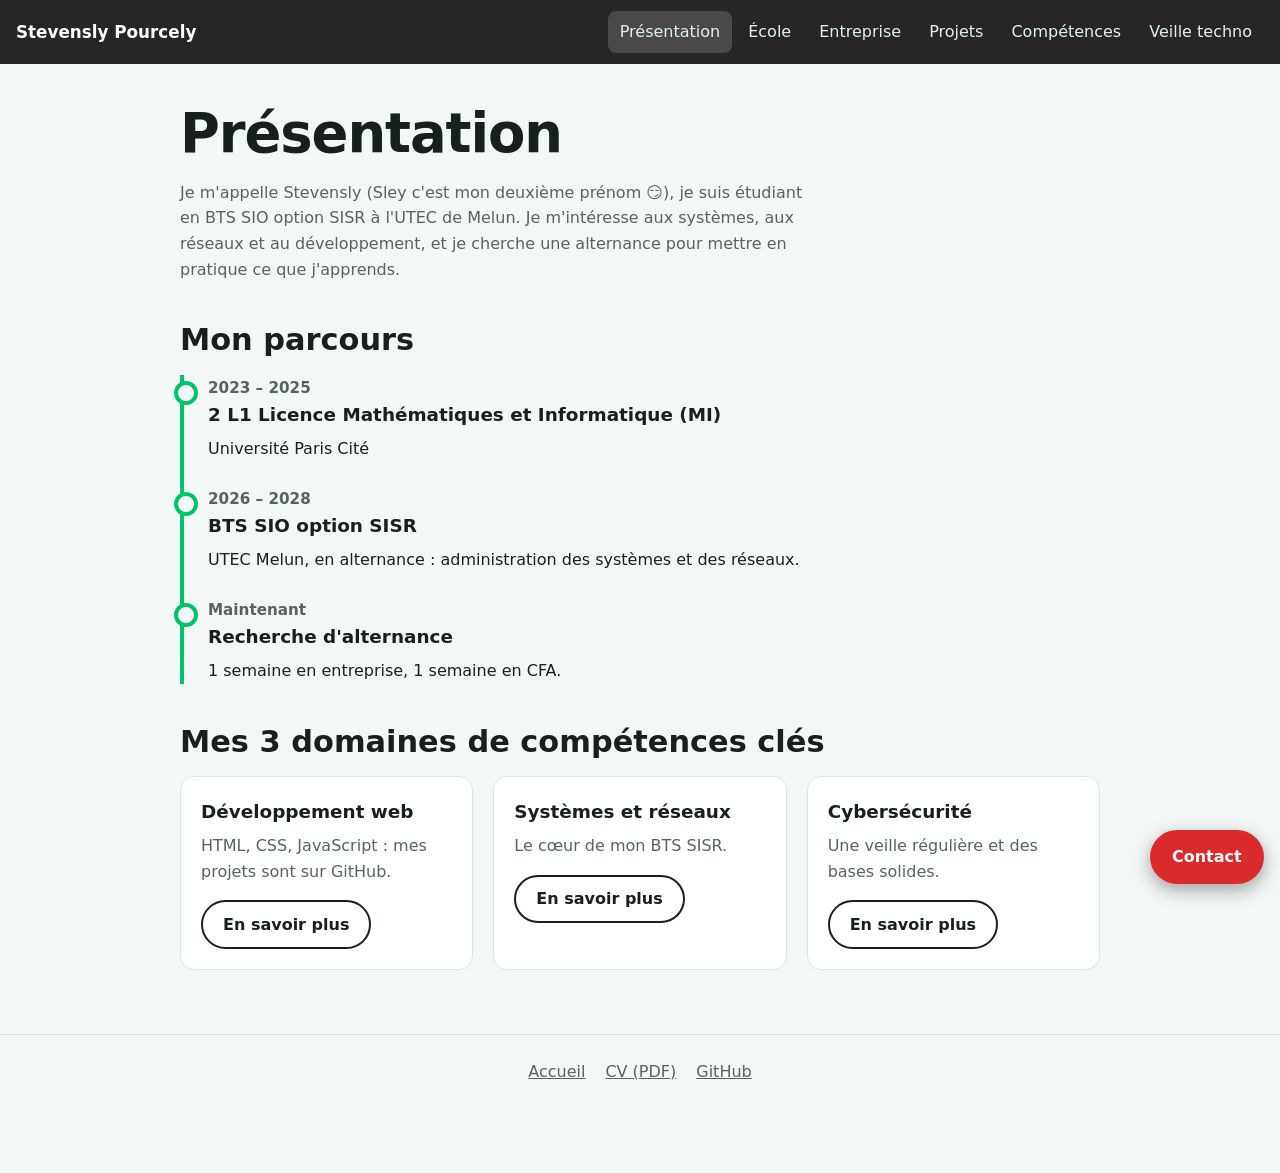
==== moi.html @ 64d4c229 "Add files via upload Mon portfolio" ====
<!DOCTYPE html>
<html lang="fr">
<head>
    <meta charset="UTF-8">
    <meta name="viewport" content="width=device-width, initial-scale=1">
    <meta name="description" content="Portfolio de Stevensly Pourcely, étudiant en BTS SIO option SISR, en recherche d'alternance en Île-de-France.">
    <title>Présentation – Stevensly Pourcely</title>
    <link rel="stylesheet" href="home.css">
    <script src="script.js" defer></script>
</head>

<body>
    <a class="skip" href="#main">Aller au contenu</a>
    <header>
        <nav id="navbar" aria-label="Navigation principale">
            <a class="brand" href="index.html">Stevensly Pourcely</a>
            <button id="burger" aria-expanded="false" aria-controls="menu" aria-label="Ouvrir le menu">☰</button>
            <div id="menu">
                <a href="moi.html" aria-current="page">Présentation</a>
                <a href="ecole.html">École</a>
                <a href="entreprise.html">Entreprise</a>
                <a href="projets.html">Projets</a>
                <a href="skills.html">Compétences</a>
                <a href="VT.html">Veille techno</a>
            </div>
        </nav>
    </header>

    <main id="main">
        <h1>Présentation</h1>

        <section id="descrpition">
            <p class="lead">Je m'appelle Stevensly (Sley c'est mon deuxième prénom 😏), je suis étudiant en BTS SIO option SISR à l'UTEC de Melun. Je m'intéresse aux systèmes, aux réseaux et au développement, et je cherche une alternance pour mettre en pratique ce que j'apprends.</p>
        </section>

        <section id="timeline">
            <h2>Mon parcours</h2>
            <ol class="timeline">
                <li><time>2023 – 2025</time><h3>2 L1 Licence Mathématiques et Informatique (MI)</h3><p>Université Paris Cité </p></li>
                <li><time>2026 – 2028</time><h3>BTS SIO option SISR</h3><p>UTEC Melun, en alternance : administration des systèmes et des réseaux.</p></li>
                <li><time>Maintenant</time><h3>Recherche d'alternance</h3><p>1 semaine en entreprise, 1 semaine en CFA.</p></li>
            </ol>
        </section>

        <section id="competence">
            <h2>Mes 3 domaines de compétences clés</h2>
            <div class="grid">
            <div class="panel"><h3>Développement web</h3><p>HTML, CSS, JavaScript : mes projets sont sur GitHub.</p><a class="btn" href="skills.html#dev">En savoir plus</a></div>
            <div class="panel"><h3>Systèmes et réseaux</h3><p>Le cœur de mon BTS SISR.</p><a class="btn" href="skills.html#sys">En savoir plus</a></div>
            <div class="panel"><h3>Cybersécurité</h3><p>Une veille régulière et des bases solides.</p><a class="btn" href="skills.html#cyber">En savoir plus</a></div>
            </div>
        </section>
    </main>

    <a class="fab" href="mailto:steve.pourcely@gmail.com">Contact</a>
    <footer>
        <a href="index.html">Accueil</a>
        <a href="cv/CV_Pourcely_tech-systemes-reseaux.pdf" download>CV (PDF)</a>
        <a href="https://github.com/sleyels" target="_blank" rel="noopener">GitHub</a>
    </footer>
</body>
</html>
---- home.css ----
:root {
    --blue: #00748f;
    --green: #00c46a;
    --red: #d92b2b;
    --dark: #262626;
    --bg: #f4f7f7;
    --text: #18201f;
    --muted: #566362;
    --card: #fff;
    --line: #dde5e4;
    --link: #00748f;
    --r: 14px;
}

@media (prefers-color-scheme: dark) {
    :root {
        --bg: #111515;
        --text: #eef3f2;
        --muted: #9fb0ae;
        --card: #1a2020;
        --line: #2a3333;
        --link: #4cc3de;
    }
}

* {
    margin: 0;
    padding: 0;
    box-sizing: border-box;
}

html {
    scroll-behavior: smooth;
    scroll-padding-top: 80px;
}

body {
    font-family: system-ui, -apple-system, "Segoe UI", Roboto, sans-serif;
    line-height: 1.6;
    background: var(--bg);
    color: var(--text);
    padding-top: 64px;
}

img {
    max-width: 100%;
    display: block;
}

a {
    color: var(--link);
}

h1 {
    font-size: clamp(2rem, 7vw, 3.4rem);
    line-height: 1.1;
    letter-spacing: -0.02em;
}

h2 {
    font-size: clamp(1.4rem, 4vw, 1.9rem);
    line-height: 1.2;
    margin: 2.5rem 0 1rem;
}

h3 {
    font-size: 1.15rem;
    margin-bottom: 0.4rem;
}

main {
    max-width: 960px;
    margin: 0 auto;
    padding: 2.5rem 1.25rem 4rem;
}

p + p {
    margin-top: 0.8rem;
}

.lead {
    color: var(--muted);
    max-width: 62ch;
    margin-top: 1rem;
}

.skip {
    position: absolute;
    left: -999px;
}

.skip:focus {
    left: 1rem;
    top: 1rem;
    z-index: 30;
    background: #fff;
    color: #000;
    padding: 0.5rem 1rem;
}

/* Barre de navigation */

#navbar {
    position: fixed;
    top: 0;
    left: 0;
    right: 0;
    z-index: 20;
    height: 64px;
    background: var(--dark);
    display: flex;
    align-items: center;
    justify-content: space-between;
    padding: 0 1rem;
}

.brand {
    color: #fff;
    font-weight: 700;
    text-decoration: none;
    font-size: 1.05rem;
}

#menu {
    display: flex;
    gap: 0.25rem;
}

#menu a {
    color: #e8eeee;
    text-decoration: none;
    padding: 0.5rem 0.75rem;
    border-radius: 8px;
}

#menu a:hover,
#menu a[aria-current="page"] {
    background: rgb(255 255 255 / 16%);
}

#burger {
    display: none;
    background: none;
    border: 0;
    color: #fff;
    font-size: 1.7rem;
    width: 48px;
    height: 48px;
    cursor: pointer;
}

@media (max-width: 860px) {
    #burger {
        display: block;
    }

    #menu {
        display: none;
        position: absolute;
        top: 64px;
        left: 0;
        right: 0;
        flex-direction: column;
        background: var(--dark);
        padding: 0.5rem 1rem 1rem;
    }

    #menu.open {
        display: flex;
    }

    #menu a {
        padding: 0.9rem 0.75rem;
    }
}

/* Accueil */

#name {
    margin-top: 1rem;
}

#accroche {
    font-size: 1.2rem;
    color: var(--muted);
    margin-top: 0.75rem;
}

.actions {
    display: flex;
    flex-wrap: wrap;
    gap: 0.75rem;
    margin: 1.75rem 0 2.5rem;
}

.btn {
    display: inline-flex;
    align-items: center;
    justify-content: center;
    min-height: 48px;
    padding: 0.6rem 1.25rem;
    border-radius: 999px;
    font-weight: 600;
    text-decoration: none;
    border: 2px solid currentColor;
    color: var(--text);
    transition: transform 0.15s;
}

.btn.primary {
    background: var(--green);
    border-color: var(--green);
    color: #04210f;
}

.btn:hover {
    transform: translateY(-2px);
}

.cards {
    display: grid;
    gap: 1rem;
    grid-template-columns: 1fr;
}

.card {
    display: flex;
    flex-direction: column;
    justify-content: center;
    gap: 0.2rem;
    min-height: 92px;
    padding: 1.1rem 1.25rem;
    border-radius: var(--r);
    color: #fff;
    text-decoration: none;
    transition: transform 0.15s, box-shadow 0.15s;
}

.card strong {
    font-size: 1.2rem;
}

.card span {
    opacity: 0.92;
    font-size: 0.95rem;
}

.card.blue {
    background: var(--blue);
}

.card.green {
    background: var(--green);
    color: #04210f;
}

.card.red {
    background: var(--red);
}

.card.dark {
    background: var(--dark);
}

.card:hover {
    transform: translateY(-3px);
    box-shadow: 0 10px 24px rgb(0 0 0 / 25%);
}

@media (min-width: 700px) {
    .cards {
        grid-template-columns: repeat(2, 1fr);
    }
}

/* Blocs communs */

.grid {
    display: grid;
    gap: 1.25rem;
    grid-template-columns: repeat(auto-fit, minmax(260px, 1fr));
}

.panel {
    background: var(--card);
    border: 1px solid var(--line);
    border-radius: var(--r);
    padding: 1.25rem;
    display: flex;
    flex-direction: column;
}

.panel p {
    color: var(--muted);
}

.panel .btn {
    margin-top: auto;
    align-self: flex-start;
}

.panel p + .btn,
.panel ul + .btn {
    margin-top: 1rem;
}

.thumb {
    aspect-ratio: 16 / 9;
    background: linear-gradient(135deg, var(--blue), var(--green));
    border-radius: 10px;
    overflow: hidden;
    margin-bottom: 1rem;
}

.thumb img {
    width: 100%;
    height: 100%;
    object-fit: cover;
}

.tags {
    list-style: none;
    display: flex;
    flex-wrap: wrap;
    gap: 0.4rem;
    margin-top: 0.75rem;
}

.tags li {
    font-size: 0.85rem;
    padding: 0.15rem 0.6rem;
    border-radius: 999px;
    background: rgb(127 127 127 / 15%);
}

/* Timeline */

.timeline {
    list-style: none;
    border-left: 4px solid var(--green);
    padding-left: 1.5rem;
    display: grid;
    gap: 1.5rem;
    margin-top: 1rem;
}

.timeline li {
    position: relative;
}

.timeline li::before {
    content: "";
    position: absolute;
    left: calc(-1.5rem - 10px);
    top: 0.4rem;
    width: 16px;
    height: 16px;
    border-radius: 50%;
    background: var(--bg);
    border: 4px solid var(--green);
}

.timeline time {
    font-weight: 700;
    color: var(--muted);
    font-size: 0.95rem;
}

/* École */

.school {
    display: flex;
    flex-wrap: wrap;
    gap: 1.5rem;
    align-items: center;
}

#logo_utec img {
    width: 200px;
}

#txt_ecole {
    flex: 1 1 320px;
}

#container {
    display: grid;
    gap: 1rem;
    grid-template-columns: repeat(auto-fit, minmax(200px, 1fr));
    margin-top: 1rem;
}

figure {
    background: var(--card);
    border: 1px solid var(--line);
    border-radius: var(--r);
    padding: 1rem;
}

figure img {
    height: 90px;
    width: auto;
    margin: 0 auto 0.75rem;
    object-fit: contain;
}

figcaption {
    font-size: 0.9rem;
    color: var(--muted);
}

/* Bouton contact flottant + pied de page */

.fab {
    position: fixed;
    right: max(1rem, env(safe-area-inset-right));
    bottom: max(1rem, env(safe-area-inset-bottom));
    z-index: 15;
    background: var(--red);
    color: #fff;
    padding: 0.9rem 1.4rem;
    border-radius: 999px;
    font-weight: 700;
    text-decoration: none;
    box-shadow: 0 6px 18px rgb(0 0 0 / 35%);
}

footer {
    border-top: 1px solid var(--line);
    padding: 1.5rem 1.25rem 5.5rem;
    display: flex;
    flex-wrap: wrap;
    gap: 1.25rem;
    justify-content: center;
}

footer a {
    color: var(--muted);
}

:focus-visible {
    outline: 3px solid #ffb703;
    outline-offset: 3px;
}

@media (prefers-reduced-motion: reduce) {
    * {
        transition: none !important;
        scroll-behavior: auto !important;
    }
}

.btns{
    display:flex;
    flex-wrap:wrap;
    gap:.6rem;
    margin-top:auto;
    padding-top:1rem
}

.btns .btn{
    margin:0
}
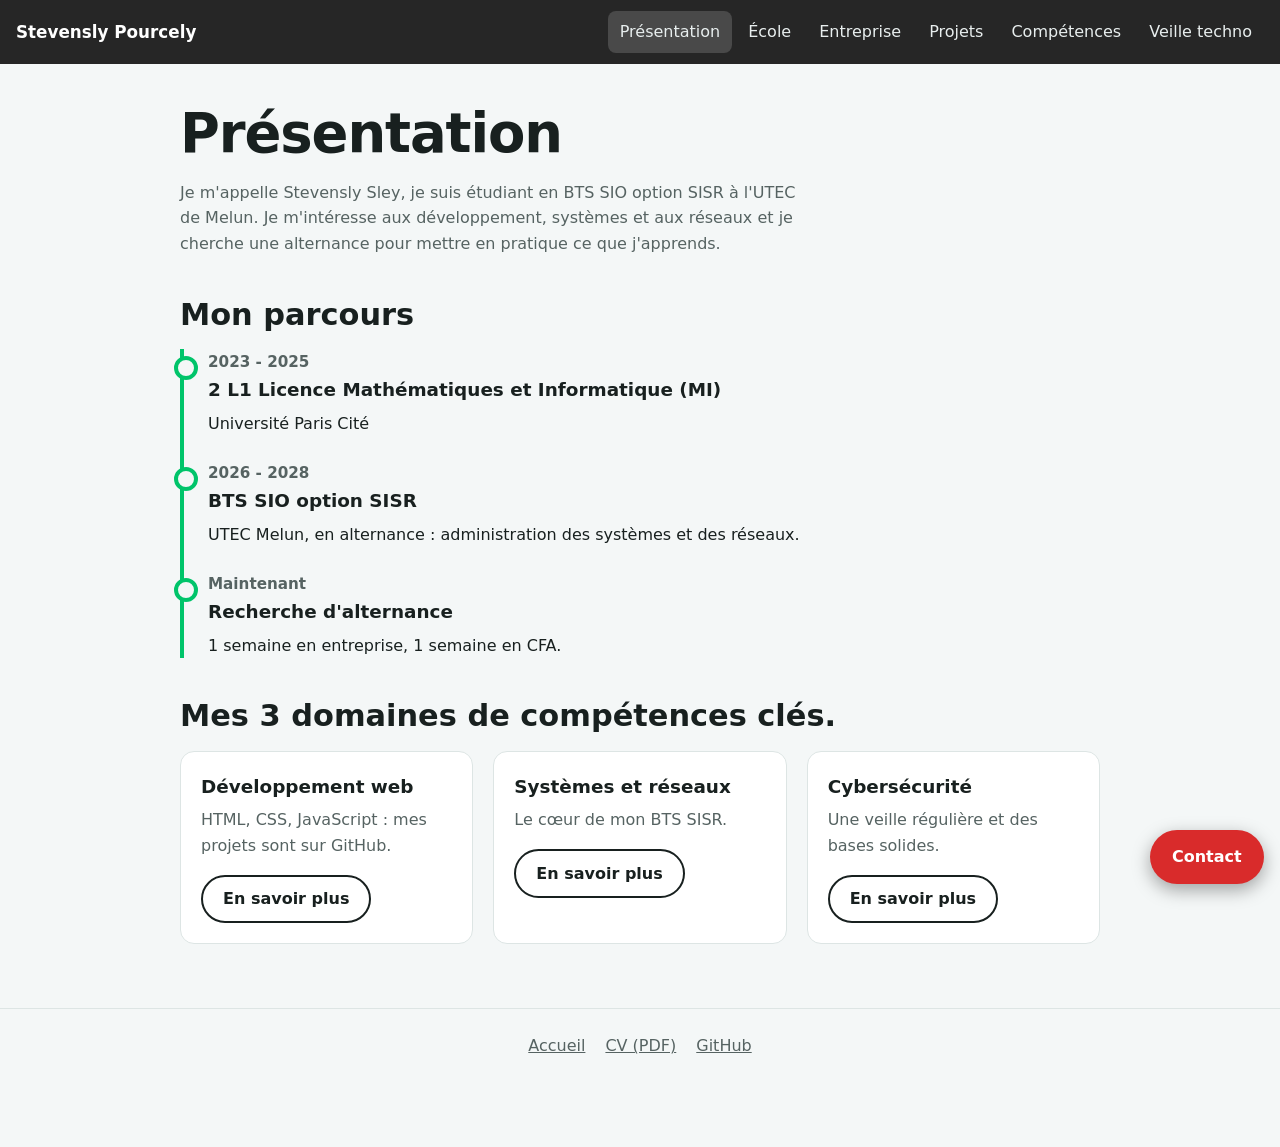
==== commit 7126e40d: "Add files via upload" ====
--- a/moi.html
+++ b/moi.html
@@ -4,7 +4,7 @@
     <meta charset="UTF-8">
     <meta name="viewport" content="width=device-width, initial-scale=1">
     <meta name="description" content="Portfolio de Stevensly Pourcely, étudiant en BTS SIO option SISR, en recherche d'alternance en Île-de-France.">
-    <title>Présentation – Stevensly Pourcely</title>
+    <title>Présentation - Stevensly Pourcely</title>
     <link rel="stylesheet" href="home.css">
     <script src="script.js" defer></script>
 </head>
@@ -30,20 +30,20 @@
         <h1>Présentation</h1>
 
         <section id="descrpition">
-            <p class="lead">Je m'appelle Stevensly (Sley c'est mon deuxième prénom 😏), je suis étudiant en BTS SIO option SISR à l'UTEC de Melun. Je m'intéresse aux systèmes, aux réseaux et au développement, et je cherche une alternance pour mettre en pratique ce que j'apprends.</p>
+            <p class="lead">Je m'appelle Stevensly Sley, je suis étudiant en BTS SIO option SISR à l'UTEC de Melun. Je m'intéresse aux développement, systèmes et aux réseaux et je cherche une alternance pour mettre en pratique ce que j'apprends.</p>
         </section>
 
         <section id="timeline">
             <h2>Mon parcours</h2>
             <ol class="timeline">
-                <li><time>2023 – 2025</time><h3>2 L1 Licence Mathématiques et Informatique (MI)</h3><p>Université Paris Cité </p></li>
-                <li><time>2026 – 2028</time><h3>BTS SIO option SISR</h3><p>UTEC Melun, en alternance : administration des systèmes et des réseaux.</p></li>
+                <li><time>2023 - 2025</time><h3>2 L1 Licence Mathématiques et Informatique (MI)</h3><p>Université Paris Cité </p></li>
+                <li><time>2026 - 2028</time><h3>BTS SIO option SISR</h3><p>UTEC Melun, en alternance : administration des systèmes et des réseaux.</p></li>
                 <li><time>Maintenant</time><h3>Recherche d'alternance</h3><p>1 semaine en entreprise, 1 semaine en CFA.</p></li>
             </ol>
         </section>
 
         <section id="competence">
-            <h2>Mes 3 domaines de compétences clés</h2>
+            <h2>Mes 3 domaines de compétences clés.</h2>
             <div class="grid">
             <div class="panel"><h3>Développement web</h3><p>HTML, CSS, JavaScript : mes projets sont sur GitHub.</p><a class="btn" href="skills.html#dev">En savoir plus</a></div>
             <div class="panel"><h3>Systèmes et réseaux</h3><p>Le cœur de mon BTS SISR.</p><a class="btn" href="skills.html#sys">En savoir plus</a></div>
